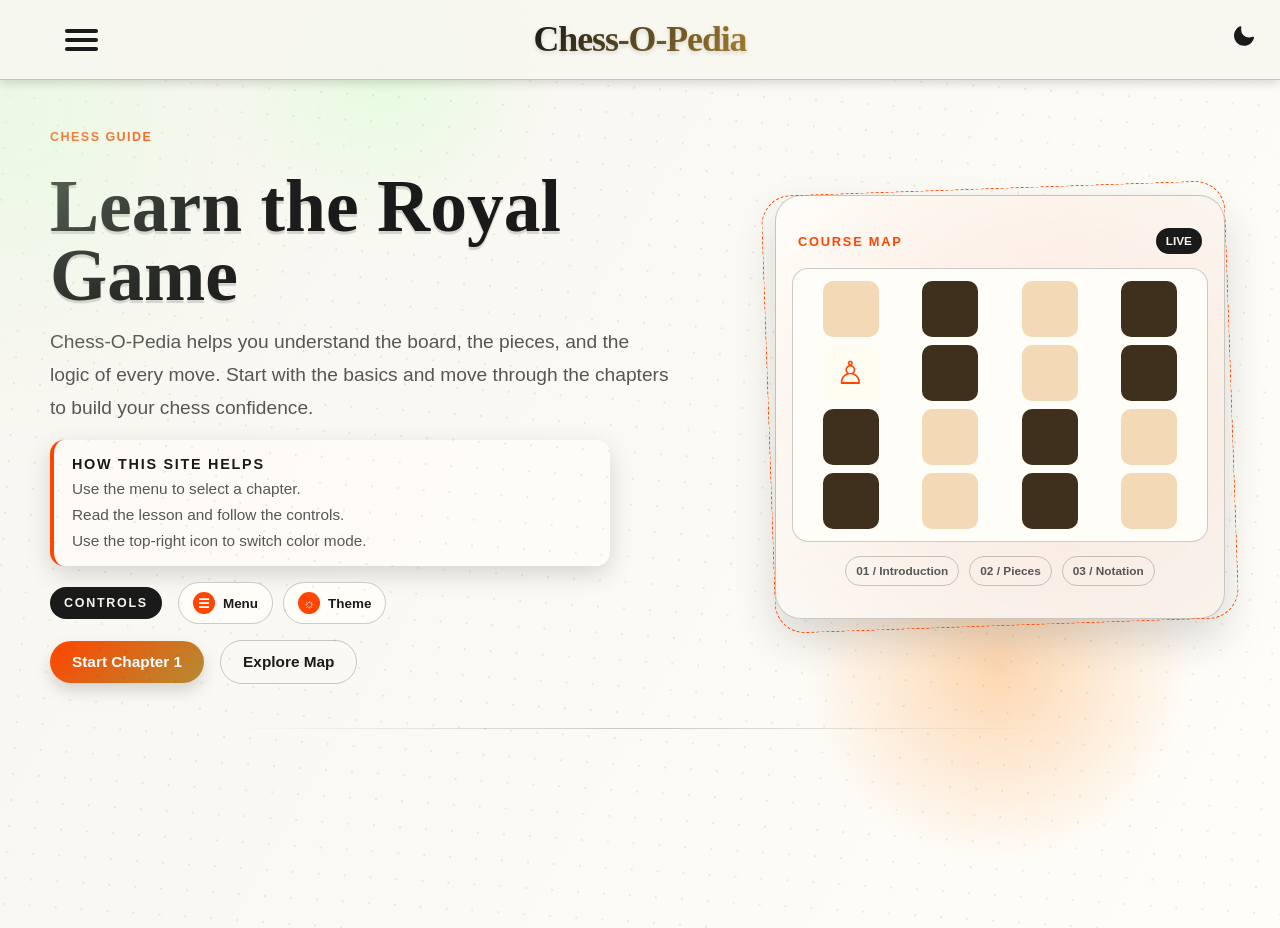
==== index.html @ 3b418dfa "Update index.html" ====
<!DOCTYPE html>
<html lang="en">
<head>
  <!-- Google tag (gtag.js) -->
<script async src="https://www.googletagmanager.com/gtag/js?id=G-ZQ93NX8W6J"></script>
<script>
  window.dataLayer = window.dataLayer || [];
  function gtag(){dataLayer.push(arguments);}
  gtag('js', new Date());

  gtag('config', 'G-ZQ93NX8W6J');
</script>
  <meta charset="UTF-8">
  <meta name="viewport" content="width=device-width, initial-scale=1.0">
  <title>Chess-O-Pedia</title>
  <link rel="stylesheet" href="style.css">
</head>
<body>
  <div class="page">
    <header class="site-header">
      <div class="header-row">
        <nav class="main-nav" aria-label="Main navigation">
          <div class="menu-toggle">
            <input type="checkbox" id="menu-toggle" class="menu-checkbox">
            <label for="menu-toggle" class="hamburger" aria-label="Open menu">
              <span></span>
              <span></span>
              <span></span>
            </label>

            <div class="menu-panel">
              <div class="menu-brand">
                <span class="menu-brand-glyph">♟</span>
                <span class="menu-brand-text">Chess-O-Pedia</span>
              </div>
              <ul class="menu-links">
                <li><a href="chapters/ch1.html"><span class="menu-index">01</span><span class="menu-label">Introduction</span></a></li>
                <li><a href="chapters/ch2.html"><span class="menu-index">02</span><span class="menu-label">The Pieces</span></a></li>
                <li><a href="chapters/ch3.html"><span class="menu-index">03</span><span class="menu-label">Notation</span></a></li>
              </ul>

              <div class="menu-footer">
                <span class="menu-footer-icon">✦</span>
                <span class="menu-footer-text">Chapter Map</span>
              </div>
            </div>
          </div>
        </nav>

        <a class="top-title" href="index.html" aria-label="Chess-O-Pedia">
          <span class="top-title-text">Chess-O-Pedia</span>
        </a>

        <button id="theme-toggle" class="theme-toggle" aria-label="Toggle theme">
          <svg class="icon-moon" xmlns="http://www.w3.org/2000/svg" viewBox="0 0 24 24" fill="currentColor">
            <path d="M21.64 13a1 1 0 0 0-1.05-.14 8.05 8.05 0 0 1-3.37.73A8.15 8.15 0 0 1 9.08 5.49a8.59 8.59 0 0 1 .25-2A1 1 0 0 0 8 2.36 10.14 10.14 0 1 0 22 14.05a1 1 0 0 0-.36-1.05z"/>
          </svg>
          <svg class="icon-sun" xmlns="http://www.w3.org/2000/svg" viewBox="0 0 24 24" fill="none" stroke="currentColor" stroke-width="2" stroke-linecap="round" stroke-linejoin="round">
            <circle cx="12" cy="12" r="5"></circle>
            <line x1="12" y1="1" x2="12" y2="3"></line>
            <line x1="12" y1="21" x2="12" y2="23"></line>
            <line x1="4.22" y1="4.22" x2="5.64" y2="5.64"></line>
            <line x1="18.36" y1="18.36" x2="19.78" y2="19.78"></line>
            <line x1="1" y1="12" x2="3" y2="12"></line>
            <line x1="21" y1="12" x2="23" y2="12"></line>
            <line x1="4.22" y1="19.78" x2="5.64" y2="18.36"></line>
            <line x1="18.36" y1="5.64" x2="19.78" y2="4.22"></line>
          </svg>
        </button>
      </div>
    </header>

    <main class="content-area">
      <section class="hero">
        <div class="hero-grid">
          <section class="hero-copy">
            <span class="kicker">Chess Guide</span>
            <h1 class="main-heading">Learn the Royal Game</h1>
            <p class="lead-text">
              Chess-O-Pedia helps you understand the board, the pieces, and the logic of every move.
              Start with the basics and move through the chapters to build your chess confidence.
            </p>

            <div class="instruction-strip">
              <span class="instruction-title">How this site helps</span>
              <span class="instruction-line">Use the menu to select a chapter.</span>
              <span class="instruction-line">Read the lesson and follow the controls.</span>
              <span class="instruction-line">Use the top-right icon to switch color mode.</span>
            </div>

            <div class="controls-guide">
              <span class="guide-label">Controls</span>
              <div class="control-pills">
                <span class="control-pill"><span class="control-icon">☰</span><span class="control-copy">Menu</span></span>
                <span class="control-pill"><span class="control-icon">☼</span><span class="control-copy">Theme</span></span>
              </div>
            </div>

            <div class="hero-actions">
              <a class="primary-button" href="chapters/ch1.html">Start Chapter 1</a>
              <a class="secondary-button" href="#chapter-map">Explore Map</a>
            </div>
          </section>

          <section class="board-panel" id="chapter-map">
            <div class="board-scene">
              <div class="board-frame">
                <div class="board-top">
                  <span class="board-kicker">Course Map</span>
                  <span class="board-live">LIVE</span>
                </div>

                <div class="chess-board">
                  <span class="square light"></span>
                  <span class="square dark"></span>
                  <span class="square light"></span>
                  <span class="square dark"></span>
                  <span class="square white-piece">♙</span>
                  <span class="square dark"></span>
                  <span class="square light"></span>
                  <span class="square dark"></span>

                  <span class="square dark"></span>
                  <span class="square light"></span>
                  <span class="square dark"></span>
                  <span class="square light"></span>
                  <span class="square dark"></span>
                  <span class="square light"></span>
                  <span class="square dark"></span>
                  <span class="square light"></span>
                </div>

                <div class="board-footer">
                  <span class="lesson-tag">01 / Introduction</span>
                  <span class="lesson-tag">02 / Pieces</span>
                  <span class="lesson-tag">03 / Notation</span>
                </div>
              </div>
            </div>
          </section>
        </div>

        <hr class="hr-gradient">
      </section>
    </main>
  </div>

  <script>
    document.addEventListener('DOMContentLoaded', () => {
      const toggleBtn = document.getElementById('theme-toggle');
      if (!toggleBtn) return;

      if (localStorage.getItem('theme') === 'dark') {
        document.body.classList.add('dark-mode');
      }

      toggleBtn.addEventListener('click', () => {
        document.body.classList.toggle('dark-mode');
        const isDark = document.body.classList.contains('dark-mode');
        localStorage.setItem('theme', isDark ? 'dark' : 'light');
      });
    });
  </script>
</body>
</html>
---- style.css ----
/* ===================================================
   1. Theme Variables & Reset
=================================================== */

:root {
  --bg-color: #f8f6f0;
  --panel-color: #fffdf8;
  --text-color: #1a1a1a;
  --soft-text: #565656;
  --line-color: rgba(0, 0, 0, 0.2);
  --hr-gradient: linear-gradient(90deg, transparent, rgba(0, 0, 0, 0.2), transparent);
  --menu-bg: #f8f6f0;
  --menu-panel: #fffaf4;
  --accent: orangered;
  --shadow: rgba(0, 0, 0, 0.15);
  --gold: #b58c32;
  --lime: #d6ffd1;
  --sage: #adbd8c;
  --cream: #fffdf1;
  --chess-light: #f3d9b6;
  --chess-dark: #3f301e;
}

body.dark-mode {
  --bg-color: #121316;
  --panel-color: #202329;
  --text-color: #f0f0f0;
  --soft-text: #cfcfcf;
  --line-color: rgba(255, 255, 255, 0.4);
  --hr-gradient: linear-gradient(90deg, transparent, rgba(255, 255, 255, 0.2), transparent);
  --menu-bg: #202329;
  --menu-panel: #171a20;
  --accent: #ffb38f;
  --shadow: rgba(0, 0, 0, 0.4);
  --gold: #f6d690;
  --lime: #b7f8b4;
  --sage: #96b275;
  --cream: #f7f2dc;
  --chess-light: #dfb987;
  --chess-dark: #1d4428;
}

* {
  box-sizing: border-box;
  -webkit-box-sizing: border-box;
  margin: 0;
  padding: 0;
  text-decoration: none;
}

body {
  font-family: Arial, sans-serif;
  background:
    radial-gradient(circle at 30% 8%, rgba(214, 255, 209, 0.55), transparent 14%),
    radial-gradient(circle at 78% 72%, rgba(255, 171, 93, 0.45), transparent 16%),
    linear-gradient(120deg, var(--bg-color), var(--panel-color));
  color: var(--text-color);
  transition: background-color 0.4s ease, color 0.4s ease;
  min-height: 100vh;
  overflow-x: hidden;
  -webkit-overflow-scrolling: touch;
}

body::before {
  content: "";
  position: fixed;
  inset: -80px;
  background-image: radial-gradient(var(--line-color) 1px, transparent 1px);
  background-size: 26px 26px;
  transform: rotate(4deg);
  opacity: 0.35;
  pointer-events: none;
  animation: driftGrid 14s ease-in-out infinite alternate;
}

body::after {
  content: "";
  position: fixed;
  width: 460px;
  height: 460px;
  left: -220px;
  top: -120px;
  border-radius: 50%;
  background: radial-gradient(circle, var(--lime), transparent 72%);
  filter: blur(80px);
  opacity: 0.62;
  pointer-events: none;
  animation: orbFloat 11s ease-in-out infinite alternate;
}

.page {
  min-height: 100vh;
  background: transparent;
}

/* ===================================================
   2. Header & Top Layout
=================================================== */
.site-header {
  position: fixed;
  top: 0;
  left: 0;
  width: 100%;
  height: 80px;
  background: color-mix(in srgb, var(--bg-color) 88%, transparent);
  border-bottom: 1px solid var(--line-color);
  z-index: 1000;
  box-shadow: 0 3px 10px var(--shadow);
  backdrop-filter: blur(12px);
}

.header-row {
  position: relative;
  width: min(100%, 1200px);
  height: 80px;
  margin: 0 auto;
  display: flex;
  align-items: center;
  justify-content: space-between;
  padding: 0 16px;
}

.main-nav {
  display: flex;
  align-items: center;
}

.top-title {
  position: absolute;
  top: 0;
  left: 50%;
  transform: translateX(-50%);
  height: 80px;
  display: flex;
  align-items: center;
  justify-content: center;
  z-index: 2;
}

.top-title-text {
  font-family: Georgia, "Times New Roman", serif;
  font-size: clamp(1.8rem, 2.8vw, 2.6rem);
  font-weight: 700;
  color: var(--text-color);
  margin: 0;
  letter-spacing: -0.03em;
  line-height: 1;
  text-shadow: 0 2px 4px var(--shadow);
  background: linear-gradient(135deg, var(--text-color), var(--gold));
  -webkit-background-clip: text;
  background-clip: text;
  -webkit-text-fill-color: transparent;
}

/* ==========================================
   3. Menu Toggle Container
========================================== */
.menu-toggle {
  position: relative;
  display: flex;
  align-items: center;
  min-height: 50px;
  z-index: 1004;
}

.menu-checkbox {
  position: absolute;
  left: 0;
  top: 0;
  opacity: 0;
  width: 50px;
  height: 50px;
  cursor: pointer;
  z-index: 1005;
}

.hamburger {
  position: relative;
  width: 50px;
  height: 50px;
  display: flex;
  flex-direction: column;
  align-items: center;
  justify-content: center;
  gap: 5px;
  cursor: pointer;
  z-index: 1006;
  border-radius: 50%;
  background: transparent;
  transition: background 0.3s ease, transform 0.3s ease;
}

.hamburger:hover {
  background: color-mix(in srgb, var(--accent) 15%, transparent);
  transform: translateY(-2px);
}

.hamburger span {
  display: block;
  width: 33px;
  height: 4px;
  background: var(--text-color);
  border-radius: 3px;
  transition: transform 0.25s ease, opacity 0.25s ease, background 0.4s ease, width 0.25s ease;
}

.menu-checkbox:checked ~ .hamburger {
  background: color-mix(in srgb, var(--accent) 16%, transparent);
  transform: scale(1.04);
}

.menu-checkbox:checked ~ .hamburger span:nth-child(1) {
  width: 36px;
  transform: translateY(9px) rotate(45deg);
  background: var(--accent);
}

.menu-checkbox:checked ~ .hamburger span:nth-child(2) {
  opacity: 0;
  transform: scaleX(0);
}

.menu-checkbox:checked ~ .hamburger span:nth-child(3) {
  width: 36px;
  transform: translateY(-9px) rotate(-45deg);
  background: var(--accent);
}

.menu-panel {
  position: absolute;
  top: -12px;
  left: 0;
  width: min(340px, calc(100vw - 30px));
  padding: 70px 24px 34px;
  background:
    linear-gradient(140deg, var(--menu-panel), color-mix(in srgb, var(--accent) 20%, var(--menu-panel)));
  color: var(--text-color);
  border: 1px solid var(--line-color);
  border-radius: 22px;
  box-shadow: 0 18px 40px var(--shadow);
  transform: translateX(-120%) scale(0.96);
  transform-origin: left top;
  transition: transform 0.35s cubic-bezier(.2,.8,.2,1), opacity 0.35s ease;
  opacity: 0;
  z-index: 1004;
  overflow: hidden;
}

.menu-panel::before {
  content: "";
  position: absolute;
  top: -80px;
  right: -80px;
  width: 160px;
  height: 160px;
  border-radius: 50%;
  background: var(--accent);
  filter: blur(34px);
  opacity: 0.6;
}

.menu-panel::after {
  content: "";
  position: absolute;
  width: 100%;
  height: 100%;
  top: 0;
  left: 0;
  background-image: repeating-linear-gradient(45deg, rgba(255,255,255,0.04) 0, rgba(255,255,255,0.04) 1px, transparent 1px, transparent 8px);
  pointer-events: none;
}

.menu-checkbox:checked ~ .menu-panel {
  transform: translateX(0) scale(1);
  opacity: 1;
}

.menu-brand {
  position: relative;
  display: flex;
  align-items: center;
  gap: 10px;
  margin-bottom: 22px;
  padding: 0 0 12px;
  border-bottom: 1px solid var(--line-color);
}

.menu-brand-glyph {
  width: 40px;
  height: 40px;
  border-radius: 50%;
  display: flex;
  align-items: center;
  justify-content: center;
  background: linear-gradient(135deg, var(--accent), var(--gold));
  color: #fff;
  font-size: 1.5rem;
  box-shadow: 0 0 0 4px color-mix(in srgb, var(--accent) 20%, transparent);
}

.menu-brand-text {
  font-family: Georgia, "Times New Roman", serif;
  font-size: 1.3rem;
  font-weight: 700;
  color: var(--text-color);
}

.menu-links {
  position: relative;
  list-style-type: none;
  display: flex;
  flex-direction: column;
  gap: 12px;
  padding: 0;
}

.menu-links li {
  padding: 12px 0;
  font-size: 1rem;
  border-bottom: 1px solid var(--line-color);
}

.menu-links a {
  color: var(--text-color);
  font-weight: 700;
  display: flex;
  align-items: center;
  gap: 12px;
  transition: color 0.3s ease, padding-left 0.3s ease, transform 0.3s ease;
}

.menu-links a:hover {
  color: var(--accent);
  padding-left: 8px;
  transform: translateX(4px);
}

.menu-index {
  width: 36px;
  height: 36px;
  border-radius: 50%;
  display: inline-flex;
  align-items: center;
  justify-content: center;
  background: var(--text-color);
  color: var(--bg-color);
  font-size: 0.86rem;
}

.menu-label {
  letter-spacing: 0.02em;
}

.menu-footer {
  display: flex;
  align-items: center;
  gap: 10px;
  margin-top: 18px;
  padding-top: 14px;
  border-top: 1px solid var(--line-color);
}

.menu-footer-icon {
  color: var(--accent);
  font-size: 1.2rem;
}

.menu-footer-text {
  font-size: 0.84rem;
  font-weight: 700;
  letter-spacing: 0.14em;
  color: var(--soft-text);
  text-transform: uppercase;
}

/* ==========================================
   4. Header Title and Divider
========================================== */
.header-title {
  position: relative;
  display: block;
  margin-top: 0;
  padding-top: 90px;
  font-size: clamp(2rem, 4vw, 3.4rem);
  font-weight: 700;
  letter-spacing: -0.02em;
  white-space: nowrap;
  color: var(--text-color);
  text-align: center;
  font-family: Georgia, "Times New Roman", serif;
  text-shadow: 0 2px 3px var(--shadow);
}

.hr-gradient {
  width: min(75vw, 860px);
  max-width: 820px;
  margin: 14px auto 0;
  border: none;
  height: 1px;
  background-image: var(--hr-gradient);
}

/* ==========================================
   5. Theme Toggle Button
========================================== */
.theme-toggle {
  position: fixed;
  top: 16px;
  right: 16px;
  width: 40px;
  height: 40px;
  border: none;
  background: transparent;
  cursor: pointer;
  display: flex;
  align-items: center;
  justify-content: center;
  padding: 0;
  color: var(--text-color);
  z-index: 1002;
  transition: transform 0.2s ease, opacity 0.2s ease, color 0.4s ease;
}

.theme-toggle:hover {
  opacity: 0.8;
  transform: scale(1.08);
}

.theme-toggle svg {
  width: 24px;
  height: 24px;
  fill: currentColor;
}

.theme-toggle .icon-sun {
  display: none;
}

.theme-toggle .icon-moon {
  display: block;
}

body.dark-mode .theme-toggle .icon-sun {
  display: block;
}

body.dark-mode .theme-toggle .icon-moon {
  display: none;
}

/* ==========================================
   6. Hero and Content
========================================== */
.content-area {
  min-height: 100vh;
  padding-top: 100px;
}

.hero {
  width: min(1180px, calc(100vw - 32px));
  margin: 0 auto;
  min-height: calc(100vh - 72px);
  display: flex;
  flex-direction: column;
  align-items: center;
}

.hero-grid {
  width: 100%;
  display: grid;
  grid-template-columns: minmax(420px, 1.2fr) minmax(360px, 0.8fr);
  align-items: center;
  gap: 30px;
  padding: 30px 0;
}

.hero-copy {
  width: 100%;
  display: flex;
  flex-direction: column;
  align-items: flex-start;
  justify-content: center;
  gap: 16px;
}

.kicker {
  color: var(--accent);
  letter-spacing: 0.12em;
  font-size: 0.78rem;
  font-weight: 700;
  text-transform: uppercase;
}

.main-heading {
  font-family: Georgia, "Times New Roman", serif;
  font-size: clamp(3.5rem, 6vw, 4.6rem);
  line-height: 0.94;
  color: var(--text-color);
  margin-top: 12px;
  text-shadow: 0 3px 1px var(--shadow);
}

.lead-text {
  color: var(--soft-text);
  font-size: clamp(1rem, 2vw, 1.2rem);
  line-height: 1.7;
  max-width: 620px;
}

.instruction-strip {
  width: min(560px, 100%);
  padding: 16px 18px;
  background: color-mix(in srgb, var(--panel-color) 80%, transparent);
  border-left: 4px solid var(--accent);
  border-radius: 14px;
  box-shadow: 0 8px 24px var(--shadow);
}

.instruction-title {
  display: block;
  font-weight: 800;
  font-size: 0.9rem;
  letter-spacing: 0.12em;
  text-transform: uppercase;
  color: var(--text-color);
}

.instruction-line {
  display: block;
  color: var(--soft-text);
  font-size: 0.96rem;
  margin-top: 8px;
}

.controls-guide {
  display: flex;
  align-items: center;
  gap: 16px;
  flex-wrap: wrap;
}

.guide-label {
  border-radius: 20px;
  background: var(--text-color);
  color: var(--bg-color);
  padding: 9px 14px;
  font-size: 0.78rem;
  font-weight: 800;
  text-transform: uppercase;
  letter-spacing: 0.14em;
}

.control-pills {
  display: flex;
  gap: 10px;
  flex-wrap: wrap;
}

.control-pill {
  display: inline-flex;
  align-items: center;
  gap: 8px;
  padding: 9px 14px;
  background: var(--panel-color);
  color: var(--text-color);
  border-radius: 999px;
  font-size: 0.84rem;
  font-weight: 700;
  border: 1px solid var(--line-color);
}

.control-icon {
  width: 22px;
  height: 22px;
  display: inline-flex;
  align-items: center;
  justify-content: center;
  border-radius: 50%;
  background: var(--accent);
  color: #fff;
}

.hero-actions {
  display: flex;
  align-items: center;
  gap: 16px;
  flex-wrap: wrap;
}

.primary-button,
.secondary-button {
  border-radius: 999px;
  padding: 12px 22px;
  font-weight: 700;
  font-size: 0.96rem;
  transition: transform 0.2s ease, box-shadow 0.2s ease;
}

.primary-button {
  background: linear-gradient(135deg, var(--accent), var(--gold));
  color: #fff;
  box-shadow: 0 8px 16px var(--shadow);
}

.secondary-button {
  background: transparent;
  border: 1px solid var(--line-color);
  color: var(--text-color);
}

.primary-button:hover,
.secondary-button:hover {
  transform: translateY(-4px);
}

.board-panel {
  display: flex;
  align-items: center;
  justify-content: center;
}

.board-scene {
  width: min(450px, 90vw);
  min-height: 420px;
  display: flex;
  align-items: center;
  justify-content: center;
  border-radius: 26px;
  padding: 16px;
  background:
    radial-gradient(circle at 60% 50%, color-mix(in srgb, var(--accent) 10%, transparent), transparent),
    linear-gradient(135deg, var(--panel-color), var(--menu-bg));
  border: 1px solid var(--line-color);
  box-shadow: 0 20px 42px var(--shadow);
  position: relative;
}

.board-scene::before {
  content: "";
  position: absolute;
  inset: -8px;
  border-radius: 30px;
  border: 1px dashed var(--accent);
  transform: rotate(-2deg);
}

.board-frame {
  width: 100%;
  min-height: 390px;
  display: flex;
  flex-direction: column;
  gap: 14px;
  justify-content: center;
}

.board-top {
  display: flex;
  align-items: center;
  justify-content: space-between;
  gap: 10px;
  padding: 0 6px;
}

.board-kicker {
  font-size: 0.8rem;
  font-weight: 800;
  color: var(--accent);
  text-transform: uppercase;
  letter-spacing: 0.14em;
}

.board-live {
  background: var(--text-color);
  color: var(--bg-color);
  font-size: 0.74rem;
  border-radius: 999px;
  padding: 6px 10px;
  font-weight: 800;
}

.chess-board {
  display: grid;
  grid-template-columns: repeat(4, 1fr);
  gap: 8px;
  align-items: center;
  justify-items: center;
  padding: 12px;
  background: var(--panel-color);
  border-radius: 16px;
  border: 1px solid var(--line-color);
}

.square {
  width: 56px;
  height: 56px;
  border-radius: 10px;
  display: flex;
  align-items: center;
  justify-content: center;
  font-size: 2rem;
  color: var(--accent);
}

.square.light {
  background: var(--chess-light);
}

.square.dark {
  background: var(--chess-dark);
}

.square.white-piece {
  background: var(--cream);
  color: var(--accent);
}

.board-footer {
  display: flex;
  align-items: center;
  justify-content: center;
  gap: 10px;
  flex-wrap: wrap;
}

.lesson-tag {
  font-size: 0.74rem;
  color: var(--soft-text);
  font-weight: 800;
  padding: 7px 10px;
  border-radius: 999px;
  border: 1px solid var(--line-color);
}

@keyframes driftGrid {
  from { transform: rotate(2deg) translateY(-8px); }
  to { transform: rotate(7deg) translateY(8px); }
}

@keyframes orbFloat {
  from { transform: translateX(0) translateY(0); }
  to { transform: translateX(70px) translateY(40px); }
}

/* ==========================================
   7. Responsive Layout
========================================== */
@media screen and (max-width: 900px) {
  .hero-grid {
    grid-template-columns: 1fr;
  }

  .board-scene {
    min-height: 320px;
  }
}

@media screen and (max-width: 700px) {
  .site-header {
    height: 76px;
  }

  .header-row {
    height: 76px;
  }

  .top-title-text {
    font-size: 1.5rem;
  }

  .main-heading {
    font-size: clamp(2.8rem, 13vw, 3.8rem);
  }

  .header-title {
    font-size: clamp(1.8rem, 8vw, 2.5rem);
    white-space: normal;
    padding-top: 80px;
  }

  .intro-panel {
    padding: 20px;
  }

  .hero-actions {
    align-items: stretch;
  }

  .primary-button,
  .secondary-button {
    width: 100%;
    text-align: center;
  }
}
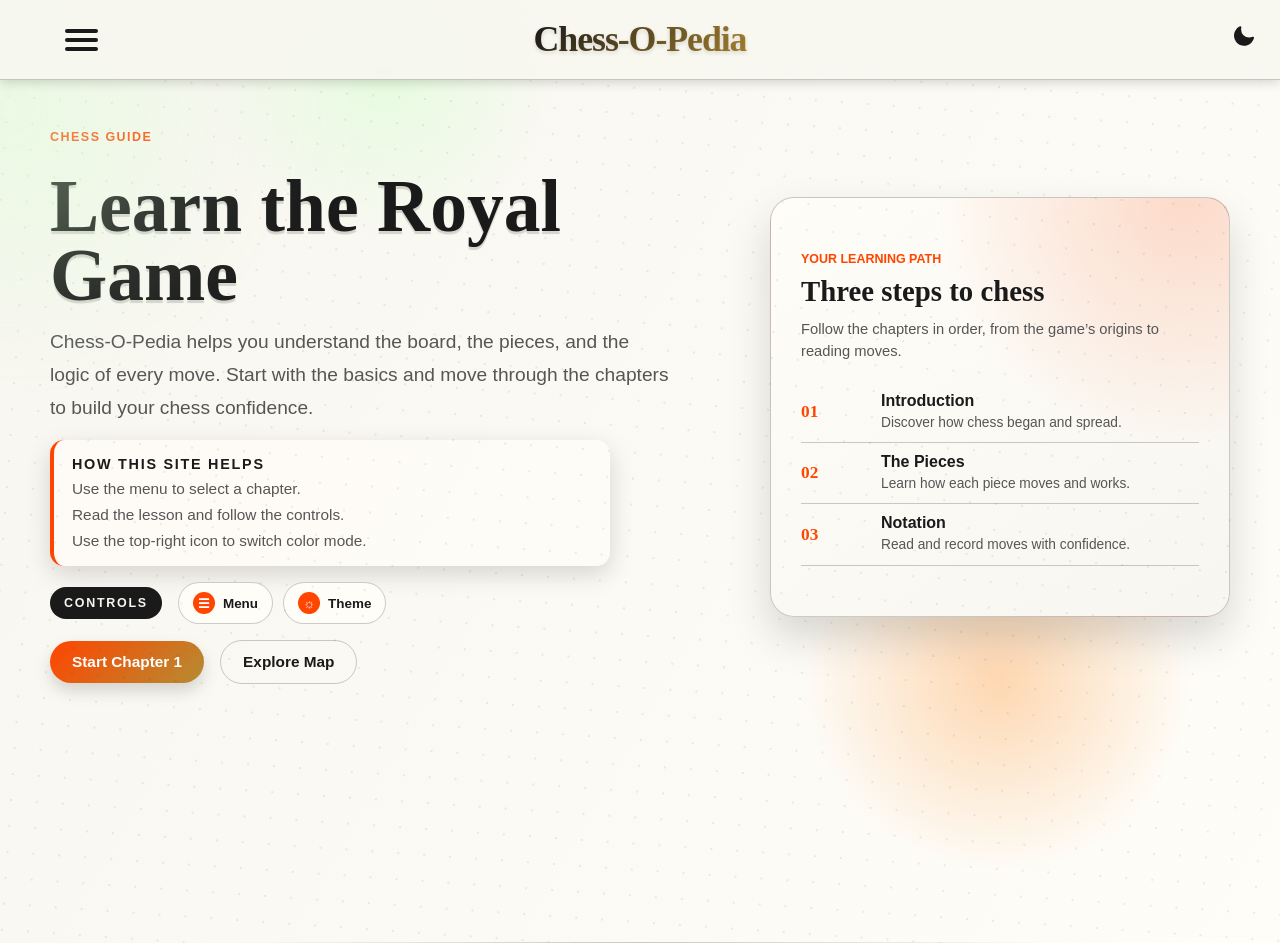
==== commit 2b270f1e: "Update index.html" ====
--- a/index.html
+++ b/index.html
@@ -13,10 +13,37 @@
   <meta charset="UTF-8">
   <meta name="viewport" content="width=device-width, initial-scale=1.0">
   <title>Chess-O-Pedia</title>
+  <script>
+    try {
+      if (localStorage.getItem('theme') === 'dark') {
+        document.documentElement.classList.add('dark-mode');
+      }
+    } catch {
+      // Theme storage may be unavailable in private browsing.
+    }
+  </script>
+  <style>
+    html {
+      min-height: 100%;
+      background-color: #f8f6f0;
+      color-scheme: light;
+    }
+
+    html.dark-mode,
+    html.dark-mode body {
+      background-color: #121316;
+      color-scheme: dark;
+    }
+  </style>
   <link rel="stylesheet" href="style.css">
 </head>
 <body>
-  <div class="page">
+  <script>
+    if (document.documentElement.classList.contains('dark-mode')) {
+      document.body.classList.add('dark-mode');
+    }
+  </script>
+  <div class="page home-page">
     <header class="site-header">
       <div class="header-row">
         <nav class="main-nav" aria-label="Main navigation">
@@ -102,39 +129,34 @@
             </div>
           </section>
 
-          <section class="board-panel" id="chapter-map">
-            <div class="board-scene">
-              <div class="board-frame">
-                <div class="board-top">
-                  <span class="board-kicker">Course Map</span>
-                  <span class="board-live">LIVE</span>
-                </div>
-
-                <div class="chess-board">
-                  <span class="square light"></span>
-                  <span class="square dark"></span>
-                  <span class="square light"></span>
-                  <span class="square dark"></span>
-                  <span class="square white-piece">♙</span>
-                  <span class="square dark"></span>
-                  <span class="square light"></span>
-                  <span class="square dark"></span>
-
-                  <span class="square dark"></span>
-                  <span class="square light"></span>
-                  <span class="square dark"></span>
-                  <span class="square light"></span>
-                  <span class="square dark"></span>
-                  <span class="square light"></span>
-                  <span class="square dark"></span>
-                  <span class="square light"></span>
-                </div>
-
-                <div class="board-footer">
-                  <span class="lesson-tag">01 / Introduction</span>
-                  <span class="lesson-tag">02 / Pieces</span>
-                  <span class="lesson-tag">03 / Notation</span>
-                </div>
+          <section class="board-panel chapter-feature-panel home-path-panel" id="chapter-map" aria-labelledby="home-path-title">
+            <div class="chapter-feature-content">
+              <span class="chapter-feature-kicker">Your learning path</span>
+              <h2 class="chapter-feature-title" id="home-path-title">Three steps to chess</h2>
+              <p class="chapter-feature-intro">Follow the chapters in order, from the game’s origins to reading moves.</p>
+              <ol class="chapter-feature-list home-path-list">
+                <li>
+                  <span class="chapter-feature-token home-path-number">01</span>
+                  <span>
+                    <a class="chapter-feature-label home-path-link" href="chapters/ch1.html">Introduction</a>
+                    <span class="chapter-feature-detail">Discover how chess began and spread.</span>
+                  </span>
+                </li>
+                <li>
+                  <span class="chapter-feature-token home-path-number">02</span>
+                  <span>
+                    <a class="chapter-feature-label home-path-link" href="chapters/ch2.html">The Pieces</a>
+                    <span class="chapter-feature-detail">Learn how each piece moves and works.</span>
+                  </span>
+                </li>
+                <li>
+                  <span class="chapter-feature-token home-path-number">03</span>
+                  <span>
+                    <a class="chapter-feature-label home-path-link" href="chapters/ch3.html">Notation</a>
+                    <span class="chapter-feature-detail">Read and record moves with confidence.</span>
+                  </span>
+                </li>
+              </ol>
               </div>
             </div>
           </section>
@@ -150,16 +172,55 @@
       const toggleBtn = document.getElementById('theme-toggle');
       if (!toggleBtn) return;
 
-      if (localStorage.getItem('theme') === 'dark') {
-        document.body.classList.add('dark-mode');
-      }
-
       toggleBtn.addEventListener('click', () => {
         document.body.classList.toggle('dark-mode');
         const isDark = document.body.classList.contains('dark-mode');
-        localStorage.setItem('theme', isDark ? 'dark' : 'light');
+        document.documentElement.classList.toggle('dark-mode', isDark);
+        try {
+          localStorage.setItem('theme', isDark ? 'dark' : 'light');
+        } catch {
+          // Keep the current-page theme even if storage is unavailable.
+        }
       });
     });
   </script>
+  <script>
+    (() => {
+      const menuCheckbox = document.querySelector(".menu-checkbox");
+      if (!menuCheckbox) return;
+
+      let savedScrollPosition = 0;
+
+      const updateScrollLock = () => {
+        if (menuCheckbox.checked) {
+          savedScrollPosition = window.scrollY;
+          document.body.style.position = "fixed";
+          document.body.style.top = `-${savedScrollPosition}px`;
+          document.body.style.left = "0";
+          document.body.style.right = "0";
+          document.body.style.width = "100%";
+          document.body.style.overflow = "hidden";
+          return;
+        }
+
+        document.body.style.position = "";
+        document.body.style.top = "";
+        document.body.style.left = "";
+        document.body.style.right = "";
+        document.body.style.width = "";
+        document.body.style.overflow = "";
+        window.scrollTo(0, savedScrollPosition);
+      };
+
+      menuCheckbox.addEventListener("change", updateScrollLock);
+
+      document.addEventListener("keydown", event => {
+        if (event.key === "Escape" && menuCheckbox.checked) {
+          menuCheckbox.checked = false;
+          updateScrollLock();
+        }
+      });
+    })();
+  </script>
 </body>
 </html>
--- a/style.css
+++ b/style.css
@@ -243,7 +243,11 @@
   transition: transform 0.35s cubic-bezier(.2,.8,.2,1), opacity 0.35s ease;
   opacity: 0;
   z-index: 1004;
-  overflow: hidden;
+  max-height: calc(100vh - 24px);
+  max-height: calc(100dvh - 24px);
+  overflow-y: auto;
+  overscroll-behavior-y: contain;
+  -webkit-overflow-scrolling: touch;
 }
 
 .menu-panel::before {
@@ -345,6 +349,12 @@
   background: var(--text-color);
   color: var(--bg-color);
   font-size: 0.86rem;
+}
+
+.home-menu-icon svg {
+  display: block;
+  width: 18px;
+  height: 18px;
 }
 
 .menu-label {
@@ -587,6 +597,43 @@
   flex-wrap: wrap;
 }
 
+.chapter-page .hero-actions {
+  display: grid;
+  width: 100%;
+  grid-template-columns: repeat(2, minmax(0, 1fr));
+  gap: 12px;
+  margin-top: 22px;
+}
+
+.chapter-page .hero-actions a {
+  display: inline-flex;
+  min-width: 0;
+  min-height: 48px;
+  align-items: center;
+  justify-content: center;
+  padding: 12px 16px;
+  border-radius: 12px;
+  text-align: center;
+}
+
+.chapter-page .chapter-links {
+  display: flex;
+  align-items: stretch;
+  gap: 12px;
+  flex-wrap: wrap;
+  margin-top: 16px;
+}
+
+.chapter-page .chapter-links a {
+  display: inline-flex;
+  min-height: 48px;
+  flex: 1 1 200px;
+  align-items: center;
+  justify-content: center;
+  border-radius: 12px;
+  text-align: center;
+}
+
 .primary-button,
 .secondary-button {
   border-radius: 999px;
@@ -731,6 +778,85 @@
   border: 1px solid var(--line-color);
 }
 
+.chapter-feature-panel {
+  min-height: 420px;
+  padding: 30px;
+  border: 1px solid var(--line-color);
+  border-radius: 24px;
+  background:
+    radial-gradient(circle at 90% 0%, color-mix(in srgb, var(--accent) 18%, transparent), transparent 42%),
+    linear-gradient(145deg, var(--panel-color), var(--menu-bg));
+  box-shadow: 0 20px 42px var(--shadow);
+}
+
+.chapter-feature-content {
+  width: 100%;
+  align-self: center;
+}
+
+.chapter-feature-kicker {
+  color: var(--accent);
+  font-size: 0.78rem;
+  font-weight: 800;
+  text-transform: uppercase;
+}
+
+.chapter-feature-title {
+  margin-top: 8px;
+  color: var(--text-color);
+  font-family: Georgia, "Times New Roman", serif;
+  font-size: 1.8rem;
+  line-height: 1.15;
+}
+
+.chapter-feature-intro {
+  margin-top: 10px;
+  color: var(--soft-text);
+  font-size: 0.92rem;
+  line-height: 1.5;
+}
+
+.chapter-feature-list {
+  display: grid;
+  gap: 0;
+  margin: 20px 0 0;
+  padding: 0;
+  list-style: none;
+}
+
+.chapter-feature-list li {
+  display: grid;
+  grid-template-columns: 68px minmax(0, 1fr);
+  align-items: center;
+  gap: 12px;
+  padding: 10px 0;
+  border-bottom: 1px solid var(--line-color);
+}
+
+.chapter-feature-token {
+  color: var(--accent);
+  font-family: Georgia, "Times New Roman", serif;
+  font-size: 1.08rem;
+  font-weight: 800;
+}
+
+.chapter-feature-label,
+.chapter-feature-detail {
+  display: block;
+}
+
+.chapter-feature-label {
+  color: var(--text-color);
+  font-weight: 800;
+}
+
+.chapter-feature-detail {
+  margin-top: 3px;
+  color: var(--soft-text);
+  font-size: 0.86rem;
+  line-height: 1.4;
+}
+
 @keyframes driftGrid {
   from { transform: rotate(2deg) translateY(-8px); }
   to { transform: rotate(7deg) translateY(8px); }
@@ -785,6 +911,23 @@
     align-items: stretch;
   }
 
+  .chapter-page .hero-actions {
+    grid-template-columns: 1fr;
+  }
+
+  .chapter-page .chapter-links {
+    flex-direction: column;
+  }
+
+  .chapter-page .chapter-links a {
+    flex-basis: auto;
+  }
+
+  .chapter-feature-panel {
+    min-height: 0;
+    padding: 24px 20px;
+  }
+
   .primary-button,
   .secondary-button {
     width: 100%;
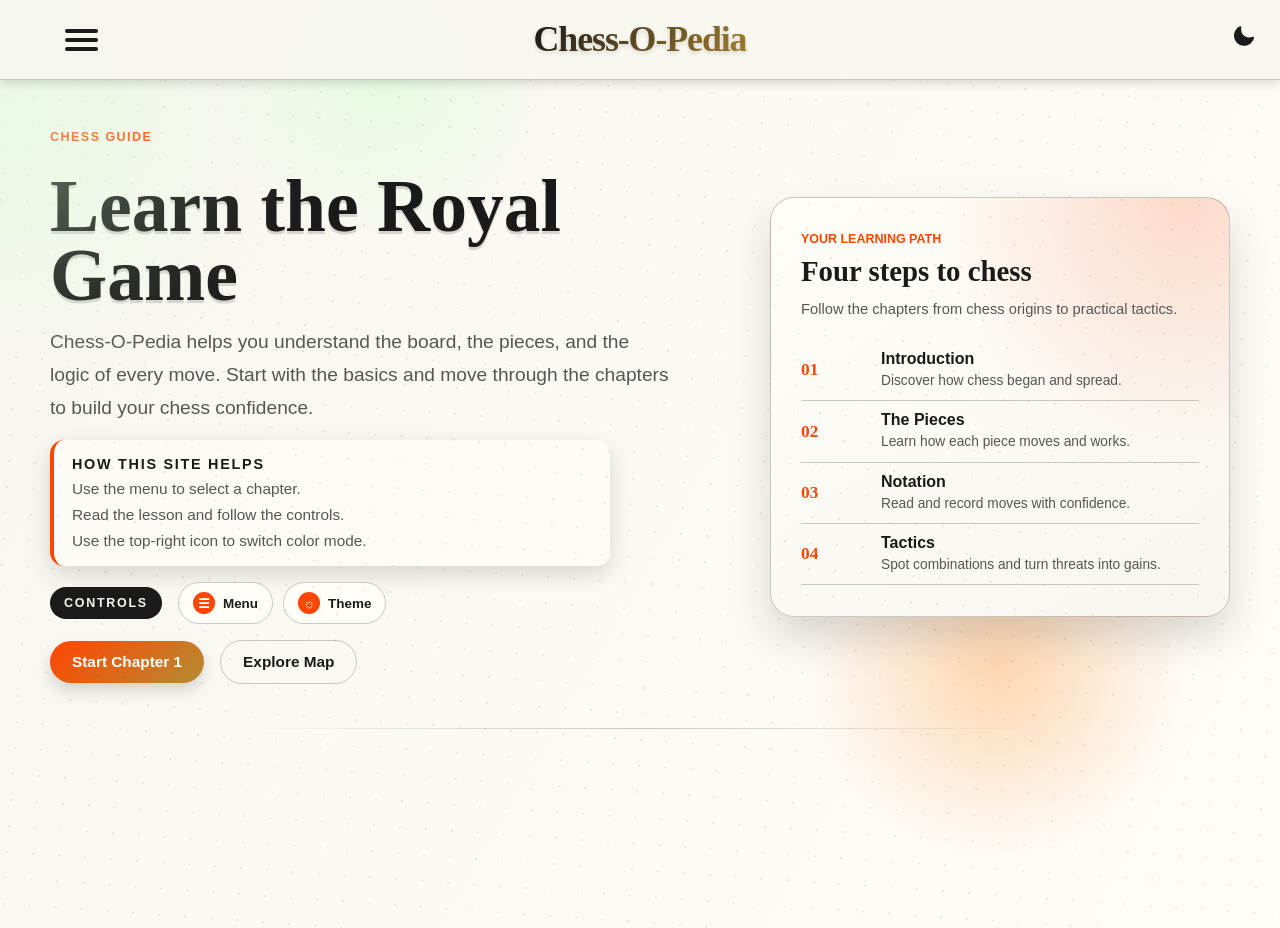
==== commit bee2d410: "Update chapter titles and add new chapter link" ====
--- a/index.html
+++ b/index.html
@@ -64,6 +64,7 @@
                 <li><a href="chapters/ch1.html"><span class="menu-index">01</span><span class="menu-label">Introduction</span></a></li>
                 <li><a href="chapters/ch2.html"><span class="menu-index">02</span><span class="menu-label">The Pieces</span></a></li>
                 <li><a href="chapters/ch3.html"><span class="menu-index">03</span><span class="menu-label">Notation</span></a></li>
+                <li><a href="chapters/ch4.html"><span class="menu-index">04</span><span class="menu-label">Tactics</span></a></li>
               </ul>
 
               <div class="menu-footer">
@@ -132,8 +133,8 @@
           <section class="board-panel chapter-feature-panel home-path-panel" id="chapter-map" aria-labelledby="home-path-title">
             <div class="chapter-feature-content">
               <span class="chapter-feature-kicker">Your learning path</span>
-              <h2 class="chapter-feature-title" id="home-path-title">Three steps to chess</h2>
-              <p class="chapter-feature-intro">Follow the chapters in order, from the game’s origins to reading moves.</p>
+              <h2 class="chapter-feature-title" id="home-path-title">Four steps to chess</h2>
+              <p class="chapter-feature-intro">Follow the chapters from chess origins to practical tactics.</p>
               <ol class="chapter-feature-list home-path-list">
                 <li>
                   <span class="chapter-feature-token home-path-number">01</span>
@@ -156,8 +157,14 @@
                     <span class="chapter-feature-detail">Read and record moves with confidence.</span>
                   </span>
                 </li>
+                <li>
+                  <span class="chapter-feature-token home-path-number">04</span>
+                  <span>
+                    <a class="chapter-feature-label home-path-link" href="chapters/ch4.html">Tactics</a>
+                    <span class="chapter-feature-detail">Spot combinations and turn threats into gains.</span>
+                  </span>
+                </li>
               </ol>
-              </div>
             </div>
           </section>
         </div>
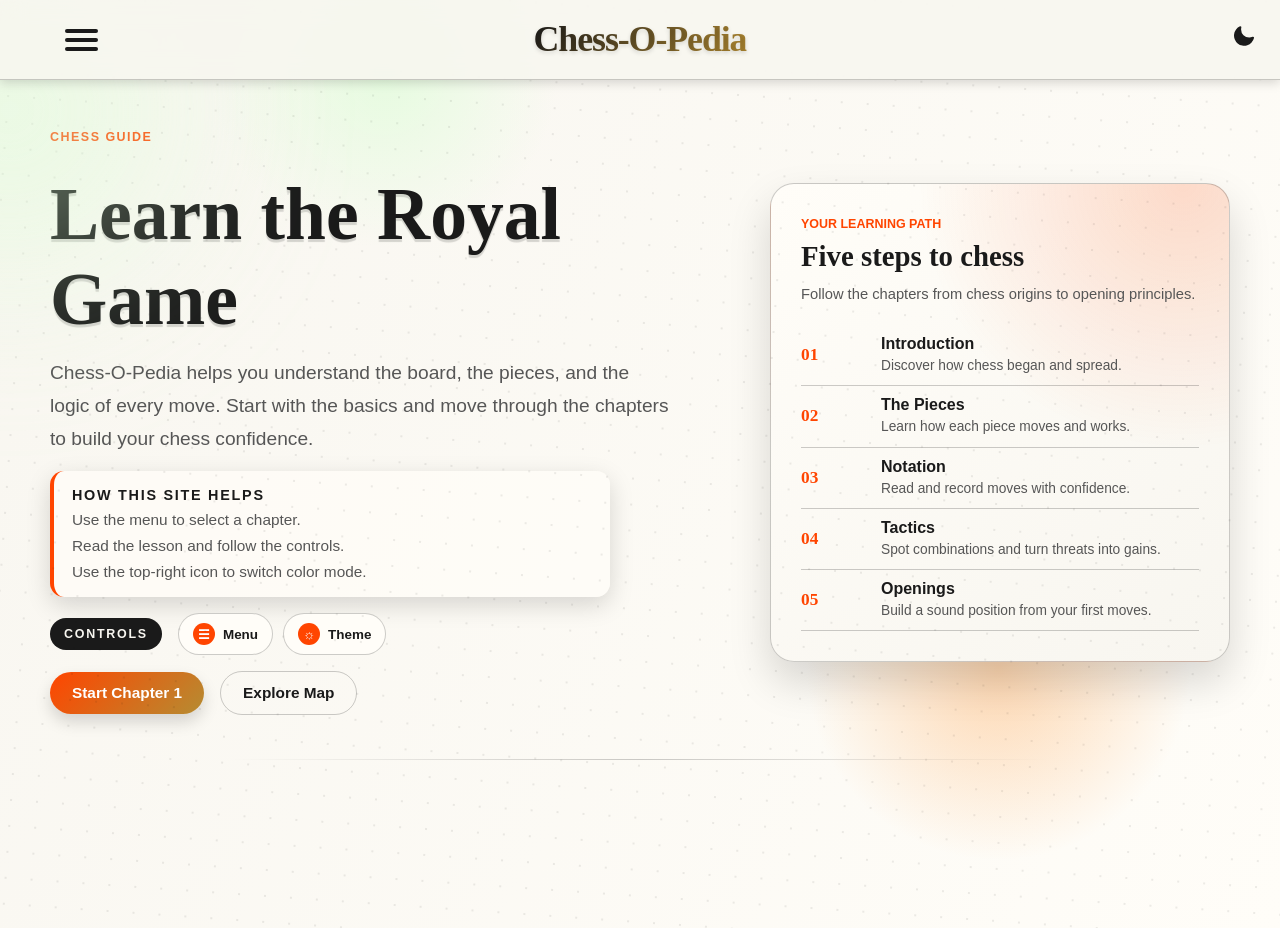
==== commit 58c23682: "Update index.html" ====
--- a/index.html
+++ b/index.html
@@ -65,6 +65,7 @@
                 <li><a href="chapters/ch2.html"><span class="menu-index">02</span><span class="menu-label">The Pieces</span></a></li>
                 <li><a href="chapters/ch3.html"><span class="menu-index">03</span><span class="menu-label">Notation</span></a></li>
                 <li><a href="chapters/ch4.html"><span class="menu-index">04</span><span class="menu-label">Tactics</span></a></li>
+                <li><a href="chapters/ch5.html"><span class="menu-index">05</span><span class="menu-label">Openings</span></a></li>
               </ul>
 
               <div class="menu-footer">
@@ -133,8 +134,8 @@
           <section class="board-panel chapter-feature-panel home-path-panel" id="chapter-map" aria-labelledby="home-path-title">
             <div class="chapter-feature-content">
               <span class="chapter-feature-kicker">Your learning path</span>
-              <h2 class="chapter-feature-title" id="home-path-title">Four steps to chess</h2>
-              <p class="chapter-feature-intro">Follow the chapters from chess origins to practical tactics.</p>
+              <h2 class="chapter-feature-title" id="home-path-title">Five steps to chess</h2>
+              <p class="chapter-feature-intro">Follow the chapters from chess origins to opening principles.</p>
               <ol class="chapter-feature-list home-path-list">
                 <li>
                   <span class="chapter-feature-token home-path-number">01</span>
@@ -162,6 +163,13 @@
                   <span>
                     <a class="chapter-feature-label home-path-link" href="chapters/ch4.html">Tactics</a>
                     <span class="chapter-feature-detail">Spot combinations and turn threats into gains.</span>
+                  </span>
+                </li>
+                <li>
+                  <span class="chapter-feature-token home-path-number">05</span>
+                  <span>
+                    <a class="chapter-feature-label home-path-link" href="chapters/ch5.html">Openings</a>
+                    <span class="chapter-feature-detail">Build a sound position from your first moves.</span>
                   </span>
                 </li>
               </ol>
--- a/style.css
+++ b/style.css
@@ -504,7 +504,7 @@
 .main-heading {
   font-family: Georgia, "Times New Roman", serif;
   font-size: clamp(3.5rem, 6vw, 4.6rem);
-  line-height: 0.94;
+  line-height: 1.15;
   color: var(--text-color);
   margin-top: 12px;
   text-shadow: 0 3px 1px var(--shadow);
@@ -934,3 +934,291 @@
     text-align: center;
   }
 }
+
+.chapter-quiz .quiz-intro,
+.chapter-quiz .quiz-progress,
+.chapter-quiz .quiz-focus,
+.chapter-quiz .quiz-question p {
+  color: var(--soft-text);
+}
+
+.chapter-quiz .quiz-progress {
+  padding: 12px 14px;
+  border-left: 4px solid var(--accent);
+  border-radius: 0 10px 10px 0;
+  background: color-mix(in srgb, var(--panel-color) 78%, transparent);
+  font-weight: 700;
+}
+
+.chapter-quiz .quiz-focus {
+  margin-top: -6px;
+  line-height: 1.55;
+}
+
+.chapter-quiz .board-challenge {
+  display: grid;
+  min-width: 0;
+  gap: 12px;
+  padding: 18px;
+  border: 1px solid var(--line-color);
+  border-radius: 16px;
+  background:
+    radial-gradient(circle at 90% 0%, color-mix(in srgb, var(--accent) 12%, transparent), transparent 42%),
+    color-mix(in srgb, var(--panel-color) 78%, transparent);
+}
+
+.chapter-quiz .board-challenge h3 {
+  font-family: Georgia, "Times New Roman", serif;
+  font-size: 1.35rem;
+  line-height: 1.35;
+}
+
+.chapter-quiz .board-challenge > p {
+  color: var(--soft-text);
+  line-height: 1.55;
+}
+
+.chapter-quiz .board-challenge .chapter-feature-kicker {
+  color: var(--accent);
+  font-size: 0.78rem;
+  font-weight: 800;
+  text-transform: uppercase;
+}
+
+.chapter-quiz .chapter-board {
+  width: min(100%, 440px);
+  min-width: 0;
+  margin: 0 auto;
+}
+
+.chapter-quiz .chapter-board.touch-board {
+  touch-action: none;
+  -webkit-user-select: none;
+  user-select: none;
+  -webkit-touch-callout: none;
+}
+
+.chapter-quiz .chapter-board.touch-board img {
+  -webkit-user-drag: none;
+  user-select: none;
+}
+
+.chapter-quiz .chapter-board .white-1e1d7 {
+  background-color: var(--chess-light);
+}
+
+.chapter-quiz .chapter-board .black-3c85d {
+  background-color: var(--chess-dark);
+}
+
+.chapter-quiz .board-status {
+  min-height: 48px;
+  padding: 11px 13px;
+  border-left: 4px solid var(--accent);
+  border-radius: 0 10px 10px 0;
+  background: color-mix(in srgb, var(--panel-color) 78%, transparent);
+}
+
+.chapter-quiz .board-status[data-state="success"] {
+  border-color: #35804f;
+  color: var(--text-color);
+}
+
+.chapter-quiz .board-status[data-state="error"] {
+  border-color: #c45036;
+  color: var(--text-color);
+}
+
+.chapter-quiz .board-controls {
+  display: flex;
+  flex-wrap: wrap;
+  gap: 10px;
+}
+
+.chapter-quiz .board-controls button {
+  min-height: 44px;
+  padding: 10px 16px;
+  border: 1px solid var(--line-color);
+  border-radius: 11px;
+  background: transparent;
+  color: var(--text-color);
+  font: inherit;
+  font-weight: 800;
+  cursor: pointer;
+}
+
+.chapter-quiz .board-controls button:last-child {
+  border-color: transparent;
+  background: linear-gradient(135deg, var(--accent), var(--gold));
+  color: #17191d;
+}
+
+.chapter-quiz .board-controls button:focus-visible {
+  outline: 3px solid var(--accent);
+  outline-offset: 3px;
+}
+
+.chapter-quiz .board-controls button:disabled {
+  cursor: default;
+  opacity: 0.65;
+}
+
+.chapter-quiz .board-hint {
+  min-height: 1.5em;
+  margin: 0;
+  color: var(--soft-text);
+  line-height: 1.55;
+}
+
+.chapter-quiz .quiz-question {
+  display: grid;
+  gap: 12px;
+  padding: 18px;
+  border: 1px solid var(--line-color);
+  border-radius: 16px;
+  background: color-mix(in srgb, var(--panel-color) 78%, transparent);
+  scroll-margin-top: 100px;
+}
+
+.chapter-quiz .quiz-question h3 {
+  font-family: Georgia, "Times New Roman", serif;
+  font-size: 1.24rem;
+  line-height: 1.35;
+}
+
+.chapter-quiz .quiz-options {
+  display: grid;
+  gap: 8px;
+  min-width: 0;
+  border: 0;
+}
+
+.chapter-quiz .quiz-option {
+  display: flex;
+  align-items: flex-start;
+  gap: 10px;
+  padding: 12px;
+  border: 1px solid var(--line-color);
+  border-radius: 10px;
+  color: var(--soft-text);
+  cursor: pointer;
+  line-height: 1.5;
+  transition: border-color 0.2s ease, background-color 0.2s ease;
+}
+
+.chapter-quiz .quiz-option:hover,
+.chapter-quiz .quiz-option:focus-within {
+  border-color: var(--accent);
+  background: color-mix(in srgb, var(--accent) 8%, transparent);
+}
+
+.chapter-quiz .quiz-option input {
+  flex: 0 0 auto;
+  margin-top: 4px;
+  accent-color: var(--accent);
+}
+
+.chapter-quiz .quiz-option:has(input:checked) {
+  border-color: var(--accent);
+  color: var(--text-color);
+}
+
+.chapter-quiz .quiz-option input:disabled {
+  cursor: not-allowed;
+}
+
+.chapter-quiz .quiz-question-actions {
+  display: flex;
+  flex-wrap: wrap;
+  gap: 10px;
+}
+
+.chapter-quiz .quiz-question-actions button,
+.chapter-quiz .quiz-reset {
+  min-height: 44px;
+  padding: 10px 16px;
+  border: 1px solid transparent;
+  border-radius: 11px;
+  background: linear-gradient(135deg, var(--accent), var(--gold));
+  color: #17191d;
+  font: inherit;
+  font-weight: 800;
+  cursor: pointer;
+  transition: transform 0.2s ease, box-shadow 0.2s ease;
+}
+
+.chapter-quiz .quiz-question-actions button:hover,
+.chapter-quiz .quiz-reset:hover {
+  transform: translateY(-2px);
+  box-shadow: 0 8px 16px var(--shadow);
+}
+
+.chapter-quiz .quiz-question-actions .quiz-hint,
+.chapter-quiz .quiz-reset {
+  border-color: var(--line-color);
+  background: transparent;
+  color: var(--text-color);
+}
+
+.chapter-quiz .quiz-question-actions button:focus-visible,
+.chapter-quiz .quiz-reset:focus-visible {
+  outline: 3px solid var(--accent);
+  outline-offset: 3px;
+}
+
+.chapter-quiz .quiz-question-actions button:disabled {
+  cursor: default;
+  opacity: 0.65;
+  transform: none;
+  box-shadow: none;
+}
+
+.chapter-quiz .quiz-hint-text,
+.chapter-quiz .quiz-feedback {
+  min-height: 1.5em;
+  margin: 0;
+  line-height: 1.55;
+}
+
+.chapter-quiz .quiz-hint-text:not(:empty),
+.chapter-quiz .quiz-feedback:not(:empty) {
+  padding: 10px 12px;
+  border-radius: 8px;
+  background: color-mix(in srgb, var(--panel-color) 70%, transparent);
+}
+
+.chapter-quiz .quiz-feedback[data-state="correct"] {
+  color: var(--text-color);
+  border-left: 3px solid #35804f;
+}
+
+.chapter-quiz .quiz-feedback[data-state="try-again"] {
+  color: var(--text-color);
+  border-left: 3px solid #c45036;
+}
+
+.chapter-quiz .quiz-summary {
+  color: var(--text-color);
+  font-weight: 800;
+}
+
+.chapter-quiz .quiz-question.is-correct {
+  border-color: color-mix(in srgb, #35804f 65%, var(--line-color));
+}
+
+@media screen and (max-width: 700px) {
+  .chapter-quiz .chapter-card-content {
+    gap: 14px;
+  }
+
+  .chapter-quiz .quiz-question,
+  .chapter-quiz .board-challenge {
+    padding: 14px;
+  }
+
+  .chapter-quiz .quiz-question-actions,
+  .chapter-quiz .board-controls {
+    display: grid;
+    grid-template-columns: 1fr;
+  }
+}
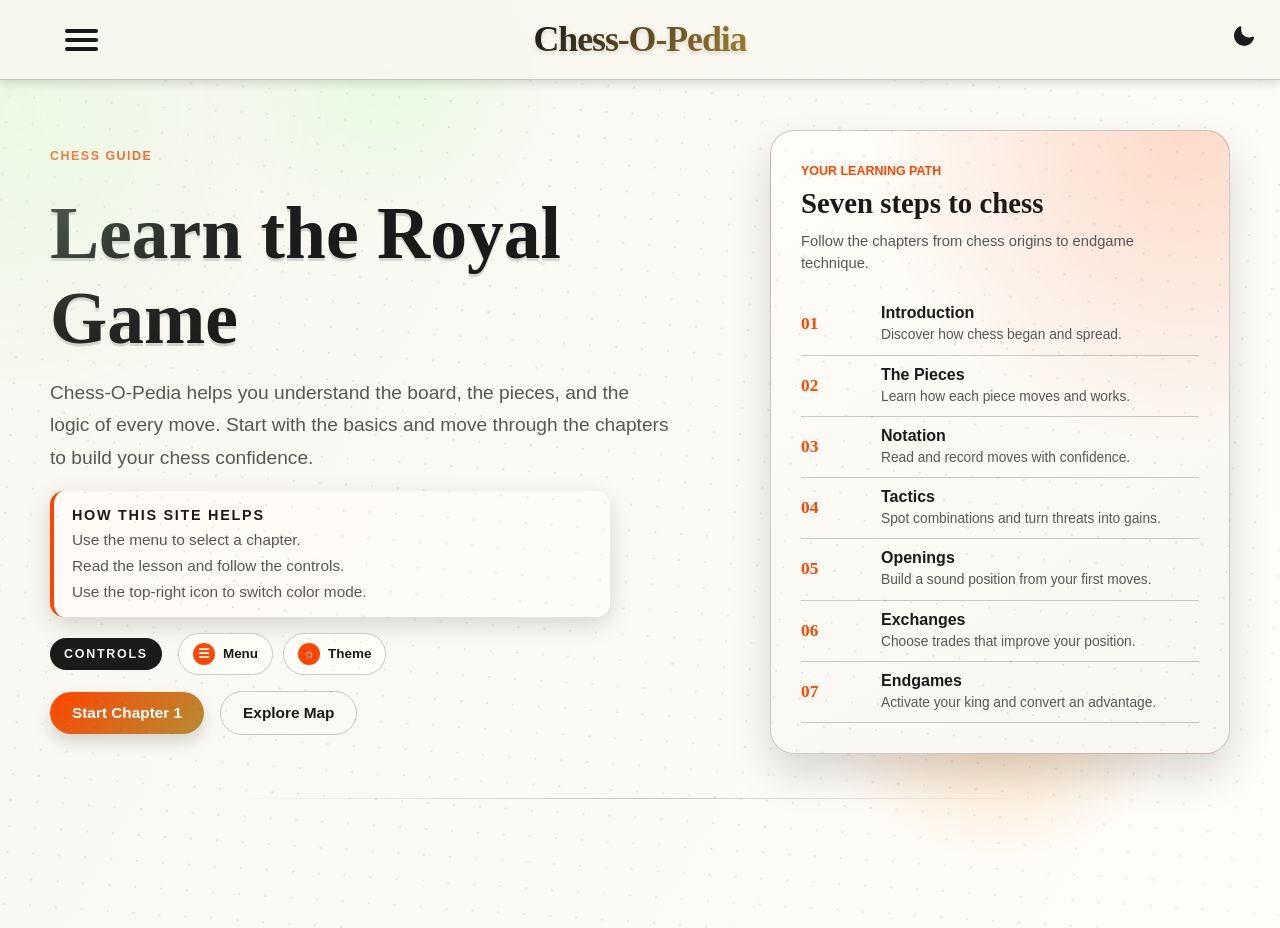
==== commit f4c1fc58: "Update chapter titles and add new chapters" ====
--- a/index.html
+++ b/index.html
@@ -66,6 +66,8 @@
                 <li><a href="chapters/ch3.html"><span class="menu-index">03</span><span class="menu-label">Notation</span></a></li>
                 <li><a href="chapters/ch4.html"><span class="menu-index">04</span><span class="menu-label">Tactics</span></a></li>
                 <li><a href="chapters/ch5.html"><span class="menu-index">05</span><span class="menu-label">Openings</span></a></li>
+                <li><a href="chapters/ch6.html"><span class="menu-index">06</span><span class="menu-label">Exchanges</span></a></li>
+                <li><a href="chapters/ch7.html"><span class="menu-index">07</span><span class="menu-label">Endgames</span></a></li>
               </ul>
 
               <div class="menu-footer">
@@ -134,8 +136,8 @@
           <section class="board-panel chapter-feature-panel home-path-panel" id="chapter-map" aria-labelledby="home-path-title">
             <div class="chapter-feature-content">
               <span class="chapter-feature-kicker">Your learning path</span>
-              <h2 class="chapter-feature-title" id="home-path-title">Five steps to chess</h2>
-              <p class="chapter-feature-intro">Follow the chapters from chess origins to opening principles.</p>
+              <h2 class="chapter-feature-title" id="home-path-title">Seven steps to chess</h2>
+              <p class="chapter-feature-intro">Follow the chapters from chess origins to endgame technique.</p>
               <ol class="chapter-feature-list home-path-list">
                 <li>
                   <span class="chapter-feature-token home-path-number">01</span>
@@ -170,6 +172,20 @@
                   <span>
                     <a class="chapter-feature-label home-path-link" href="chapters/ch5.html">Openings</a>
                     <span class="chapter-feature-detail">Build a sound position from your first moves.</span>
+                  </span>
+                </li>
+                <li>
+                  <span class="chapter-feature-token home-path-number">06</span>
+                  <span>
+                    <a class="chapter-feature-label home-path-link" href="chapters/ch6.html">Exchanges</a>
+                    <span class="chapter-feature-detail">Choose trades that improve your position.</span>
+                  </span>
+                </li>
+                <li>
+                  <span class="chapter-feature-token home-path-number">07</span>
+                  <span>
+                    <a class="chapter-feature-label home-path-link" href="chapters/ch7.html">Endgames</a>
+                    <span class="chapter-feature-detail">Activate your king and convert an advantage.</span>
                   </span>
                 </li>
               </ol>
